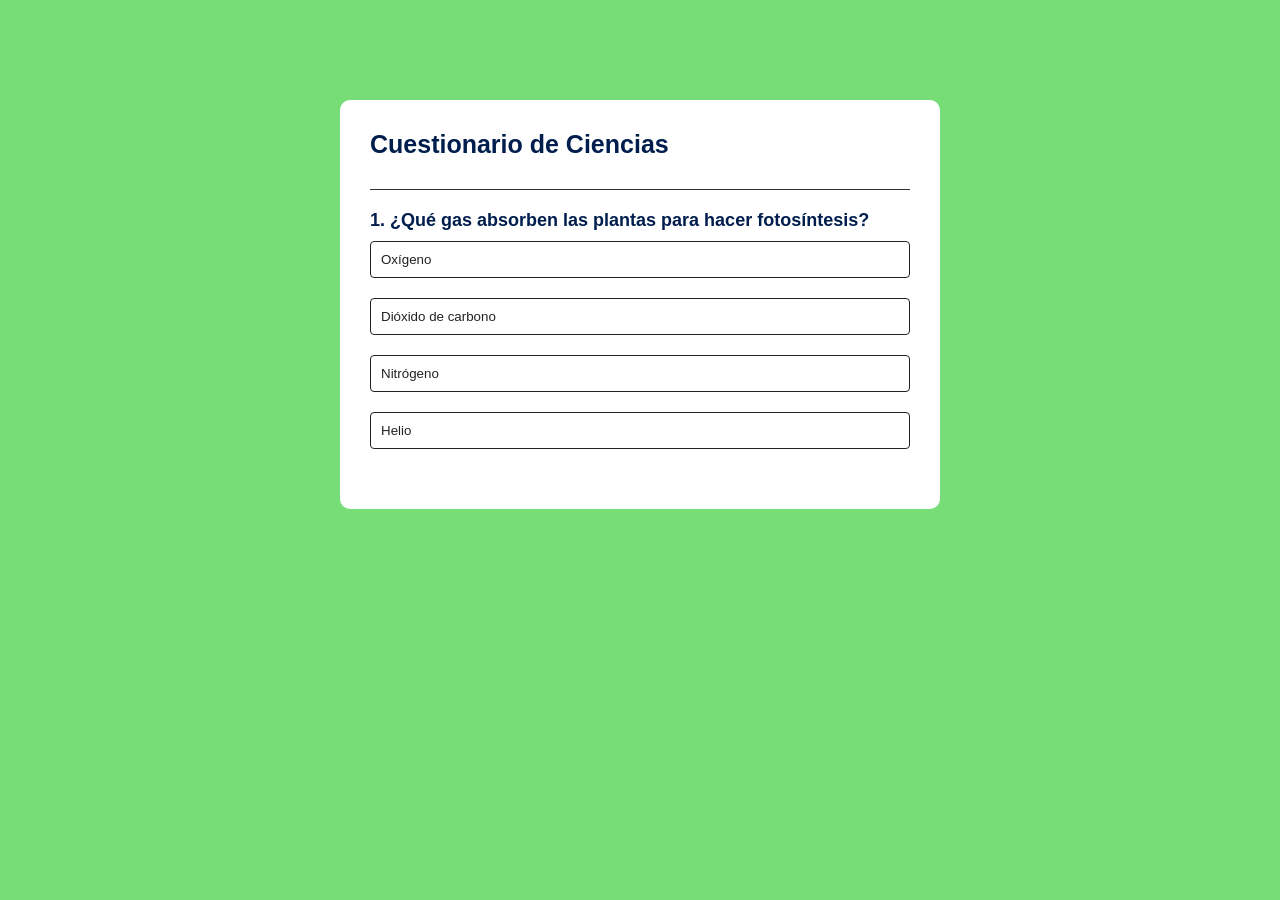
==== quiz.html @ a45d5e1f "Primera versión de Science Questions." ====
<!DOCTYPE html>
<html lang="es">
<head>
    <meta charset="UTF-8">
    <title>Quiz de Ciencias</title>
    <link rel="stylesheet" href="style2.css">
</head>
<body>
<div class="app">
    <h1>Cuestionario de Ciencias</h1>
    <div class="quiz">
        <h2 id="question">Question goes here</h2>
        <div id="answer-buttons"></div>
    </div>
    <button id="next-btn">Next</button>
</div>
    

<script src="script.js"></script>
</body>
</html>
---- style2.css ----
* {
    margin: 0;
    padding: 0;
    font-family: 'Poppins', sans-serif;
    box-sizing: border-box;
}

body{
    background: #77DD77;
}

.app {
    background: #fff;
    width: 90%;
    max-width: 600px;
    margin: 100px auto 0;
    border-radius: 10px;
    padding: 30px;
}

.app h1{
    font-size: 25px;
    color: #001e4d;
    font-weight: 600;
    border-bottom: 1px solid #333;
    padding-bottom: 30px;
}

.quiz{
    padding: 20px 0;
}

.quiz h2{
    font-size: 18px;
    color:#001e4d;
    font-weight: 600;
}

.btn{
    background: #fff;
    color: #222;
    font-weight: 500;
    width: 100%;
    border: 1px solid #222; 
    padding: 10px;
    margin: 10px 0; 
    text-align: left; 
    border-radius: 4px;
    cursor: pointer;
    transition: all 0.3s;
}

.btn:hover:not([disabled]) {
    background: #222;
    color: #fff;
}
.btn:disabled{
    cursor: no-drop;
}

#next-btn{
    background: #001e4d;
    color: #fff;
    font-weight: 500;
    width: 150px;
    border: 0;
    padding: 10px;
    margin: 20px auto 0;
    border-radius: 4px;
    cursor: pointer;
    display: none;
}

.correct{
    background: #9aeabc;
}

.incorrect{
    background: #ff9393;
}
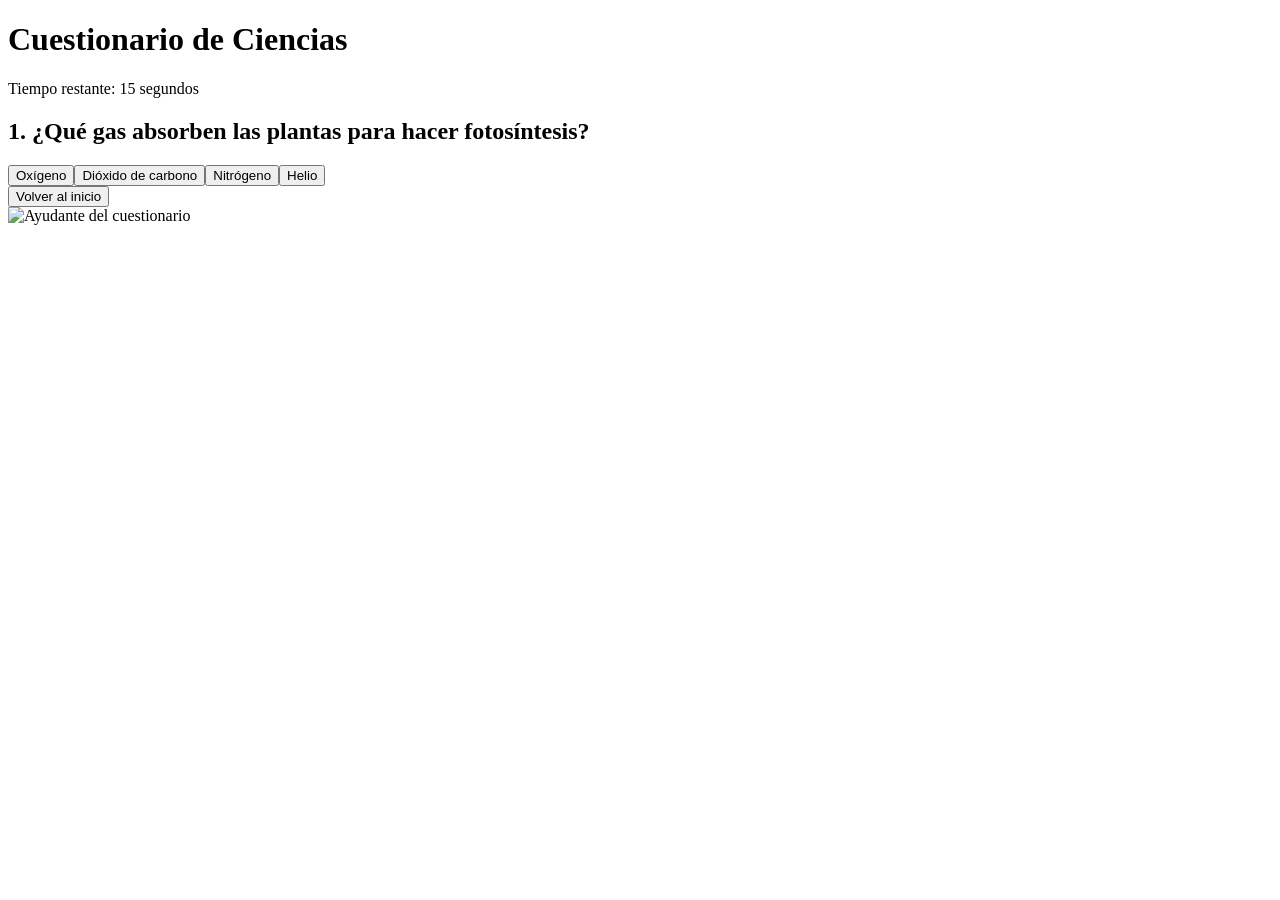
==== commit 4c0e74a1: "Update quiz.html" ====
--- a/quiz.html
+++ b/quiz.html
@@ -3,19 +3,39 @@
 <head>
     <meta charset="UTF-8">
     <title>Quiz de Ciencias</title>
-    <link rel="stylesheet" href="style2.css">
+    <link rel="stylesheet" href="style3.css">
 </head>
 <body>
 <div class="app">
     <h1>Cuestionario de Ciencias</h1>
     <div class="quiz">
-        <h2 id="question">Question goes here</h2>
-        <div id="answer-buttons"></div>
+    <div class="timer">
+        Tiempo restante: <span id="timer">15</span> segundos
     </div>
-    <button id="next-btn">Next</button>
+
+    <h2 id="question">Question goes here</h2>
+    <img id="question-image" class="question-image"
+     src="" alt="" style="display: none;">
+     
+    <div id="answer-buttons" class="answer-grid"></div>
+
+
+<div id="leaderboard" hidden></div>
+
+<button id="next-btn">Next</button>
+
+<button id="home-btn" onclick="window.location.href='index.html'">
+    Volver al inicio
+</button>
 </div>
-    
+
+<img
+    src="imagenes/personaje.png"
+    alt="Ayudante del cuestionario"
+    class="quiz-character"
+    id = "presentador"
+>
 
 <script src="script.js"></script>
 </body>
-</html>+</html>
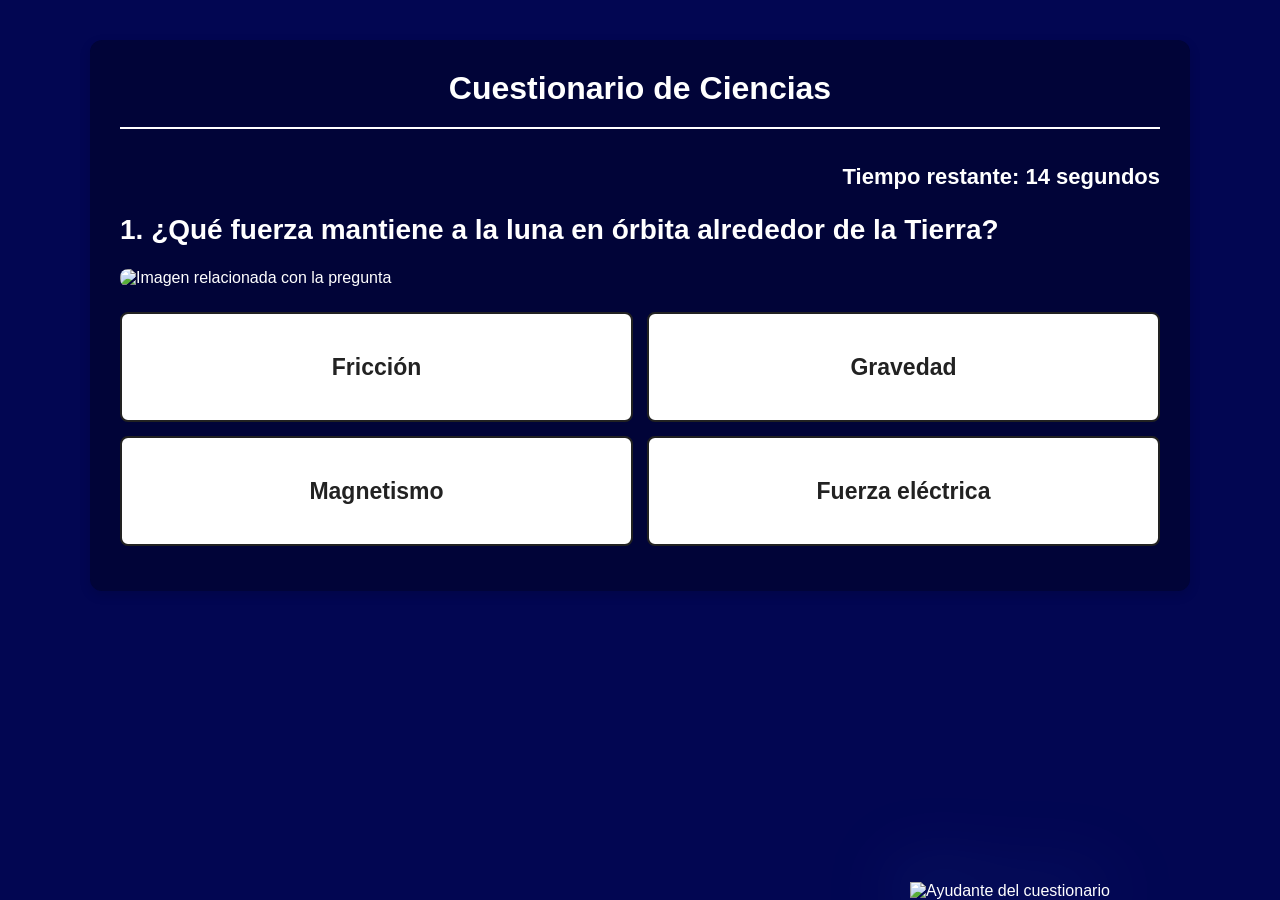
==== commit 371285d0: "Update quiz.html" ====
--- a/quiz.html
+++ b/quiz.html
@@ -3,7 +3,7 @@
 <head>
     <meta charset="UTF-8">
     <title>Quiz de Ciencias</title>
-    <link rel="stylesheet" href="style3.css">
+    <link rel="stylesheet" href="style2.css">
 </head>
 <body>
 <div class="app">
--- a/style2.css
+++ b/style2.css
@@ -0,0 +1,398 @@
+* {
+    margin: 0;
+    padding: 0;
+    font-family: 'Poppins', sans-serif;
+    box-sizing: border-box;
+    color:#fff;
+}
+
+body {
+    background: #020652;
+    min-height: 100vh;
+    padding: 20px;
+}
+
+/* Tarjeta principal */
+.app {
+    background: #010438;
+    width: 95%;
+    max-width: 1100px;
+    margin: 20px auto;
+    border-radius: 12px;
+    padding: 30px;
+    box-shadow: 0 4px 12px rgba(0, 0, 0, 0.12);
+}
+
+/* Título */
+.app h1 {
+    font-size: 32px;
+    color: #fff;
+    font-weight: 600;
+    border-bottom: 2px solid #fff;
+    padding-bottom: 20px;
+    margin-bottom: 20px;
+    text-align: center;
+}
+
+/* Sección del cuestionario */
+.quiz {
+    padding: 15px 0;
+}
+
+/* Enunciado */
+.quiz h2 {
+    font-size: 28px;
+    line-height: 1.4;
+    color: #fff;
+    font-weight: 600;
+    margin-bottom: 20px;
+}
+
+/* Temporizador */
+.timer {
+    text-align: right;
+    color: #fff;
+    font-weight: 600;
+    margin-bottom: 20px;
+    font-size: 22px;
+}
+
+/* Imagen relacionada con la pregunta */
+.question-image {
+    display: block;
+    max-width: 100%;
+    width: auto;
+    max-height: 250px;
+    object-fit: contain;
+    margin: 15px auto 25px;
+    border-radius: 8px;
+}
+
+/* Respuestas: dos columnas y dos filas */
+#answer-buttons {
+    display: grid;
+    grid-template-columns: repeat(2, minmax(0, 1fr));
+    grid-template-rows: repeat(2, minmax(100px, auto));
+    gap: 14px;
+    margin-top: 20px;
+}
+
+/* Botones de respuesta */
+#answer-buttons .btn {
+    display: flex;
+    justify-content: center;
+    align-items: center;
+
+    background: #fff;
+    color: #222;
+    font-weight: 600;
+    font-size: 23px;
+    line-height: 1.35;
+    text-align: center;
+
+    width: 100%;
+    min-height: 110px;
+    padding: 20px;
+
+    border: 2px solid #222;
+    border-radius: 8px;
+    margin: 0;
+
+    cursor: pointer;
+    transition: background 0.2s, color 0.2s;
+}
+
+/* Efecto al pasar el cursor */
+#answer-buttons .btn:hover:not(:disabled) {
+    background: #001e4d;
+    color: #fff;
+}
+
+/* Evitar que se pulsen respuestas desactivadas */
+#answer-buttons .btn:disabled {
+    cursor: not-allowed;
+}
+
+/* Respuesta correcta */
+#answer-buttons .btn.correct {
+    background: #9aeabc;
+    color: #163d27;
+    border-color: #2eaf70;
+}
+
+/* Respuesta incorrecta */
+#answer-buttons .btn.incorrect {
+    background: #ff9393;
+    color: #541515;
+    border-color: #d94f4f;
+}
+
+/* Botón siguiente */
+#next-btn {
+    background: #001e4d;
+    color: #fff;
+    font-weight: 600;
+    font-size: 21px;
+
+    min-width: 180px;
+    min-height: 55px;
+    padding: 12px 24px;
+
+    border: 0;
+    border-radius: 7px;
+    cursor: pointer;
+
+    display: none;
+    margin: 25px auto 0;
+}
+
+/* Efecto del botón siguiente */
+#next-btn:hover {
+    background: #123b70;
+}
+
+/* Registro de puntajes */
+#leaderboard {
+    margin-top: 25px;
+    padding-top: 20px;
+    border-top: 1px solid #ccc;
+}
+
+#leaderboard h2 {
+    color: #fff;
+    font-size: 26px;
+    margin-bottom: 15px;
+    text-align: center;
+}
+
+/* Tabla de clasificación */
+#leaderboard table {
+    width: 100%;
+    border-collapse: collapse;
+    margin-top: 10px;
+    font-size: 18px;
+}
+
+#leaderboard th,
+#leaderboard td {
+    padding: 12px 8px;
+    text-align: center;
+    border-bottom: 1px solid #ddd;
+}
+
+#leaderboard th {
+    background: #001e4d;
+    color: white;
+}
+
+#leaderboard tr:nth-child(even) {
+    background: #020652;
+}
+
+/* Formulario para guardar el resultado */
+.score-form {
+    margin: 20px auto 0;
+    max-width: 500px;
+    width: 100%;
+    text-align: center;
+}
+
+.score-form label {
+    display: block;
+    margin-bottom: 8px;
+    color: #fff;
+    font-weight: 600;
+    font-size: 19px;
+}
+
+.score-form input {
+    width: 100%;
+    padding: 14px;
+    border: 1px solid #aaa;
+    border-radius: 5px;
+    margin-bottom: 12px;
+    font-size: 19px;
+
+    color: #222;
+    background: #fff;
+}
+
+.score-form input::placeholder {
+    color: #777;
+}
+
+.score-form button {
+    width: 100%;
+    min-height: 50px;
+    padding: 12px;
+    margin-bottom: 8px;
+
+    border: none;
+    border-radius: 6px;
+    cursor: pointer;
+
+    background: #001e4d;
+    color: white;
+    font-size: 19px;
+}
+
+.score-form button:hover {
+    background: #123b70;
+}
+
+.score-form p {
+    margin-bottom: 15px;
+    color: #001e4d;
+    font-size: 18px;
+}
+
+/* Puntos ganados en cada respuesta */
+.points-earned {
+    margin-top: 12px;
+    font-weight: 600;
+    color: #fff;
+    font-size: 20px;
+}
+
+/* Botón volver al inicio */
+#home-btn {
+    background: #FF811B;
+    color: #fff;
+    font-weight: 600;
+    font-size: 19px;
+
+    min-width: 190px;
+    min-height: 50px;
+    padding: 12px;
+
+    border: 0;
+    border-radius: 6px;
+    cursor: pointer;
+
+    display: none;
+    margin: 15px auto 0;
+}
+
+#home-btn:hover {
+    background: #FFC71E;
+}
+
+/* Personaje que acompaña al cuestionario */
+.quiz-character {
+    position: fixed;
+    right: 20px;
+    bottom: 0;
+
+    width: 350px;
+    max-height: 55vh;
+
+    object-fit: contain;
+    object-position: bottom right;
+
+    z-index: 10;
+    pointer-events: none;
+    filter: drop-shadow(0 0 40px rgba(100, 180, 255, 0.8));
+}
+
+/* Ajustes para tablets y pantallas medianas */
+@media (min-width: 601px) and (max-width: 1024px) {
+    .app {
+        width: 100%;
+        padding: 25px;
+    }
+
+    .app h1 {
+        font-size: 30px;
+    }
+
+    .quiz h2 {
+        font-size: 26px;
+    }
+
+    #answer-buttons .btn {
+        font-size: 22px;
+        min-height: 105px;
+        padding: 16px;
+    }
+
+    .quiz-character {
+        width: 120px;
+        max-height: 23vh;
+    }
+}
+
+/* Ajustes para celulares */
+@media (max-width: 600px) {
+    body {
+        padding: 10px;
+    }
+
+    .app {
+        width: 100%;
+        margin: 10px auto;
+        padding: 18px;
+    }
+
+    .app h1 {
+        font-size: 24px;
+        padding-bottom: 15px;
+    }
+
+    .quiz h2 {
+        font-size: 21px;
+    }
+
+    .timer {
+        font-size: 18px;
+    }
+
+    #answer-buttons {
+        grid-template-columns: 1fr;
+        grid-template-rows: none;
+        gap: 10px;
+    }
+
+    #answer-buttons .btn {
+        font-size: 19px;
+        min-height: 65px;
+        padding: 14px;
+    }
+
+    #next-btn {
+        font-size: 18px;
+        min-height: 48px;
+    }
+
+    .question-image {
+        max-height: 180px;
+    }
+
+    .quiz-character {
+        width: 80px;
+        max-height: 16vh;
+        right: 3px;
+    }
+}
+
+#answer-buttons .score-form {
+    grid-column: 1 / -1;
+    width: 100%;
+    max-width: 500px;
+    justify-self: center;
+    margin: 20px auto 0;
+    display: flex;
+    flex-direction: column;
+    align-items: stretch;
+    text-align: center;
+}
+
+#answer-buttons .correct-answers {
+    grid-column: 1 / -1;
+    width: 100%;
+    margin: 10px 0;
+    text-align: center;
+    font-family: 'Poppins', sans-serif;
+    font-size: 20px;
+    font-weight: 600;
+    color: #fff;
+}
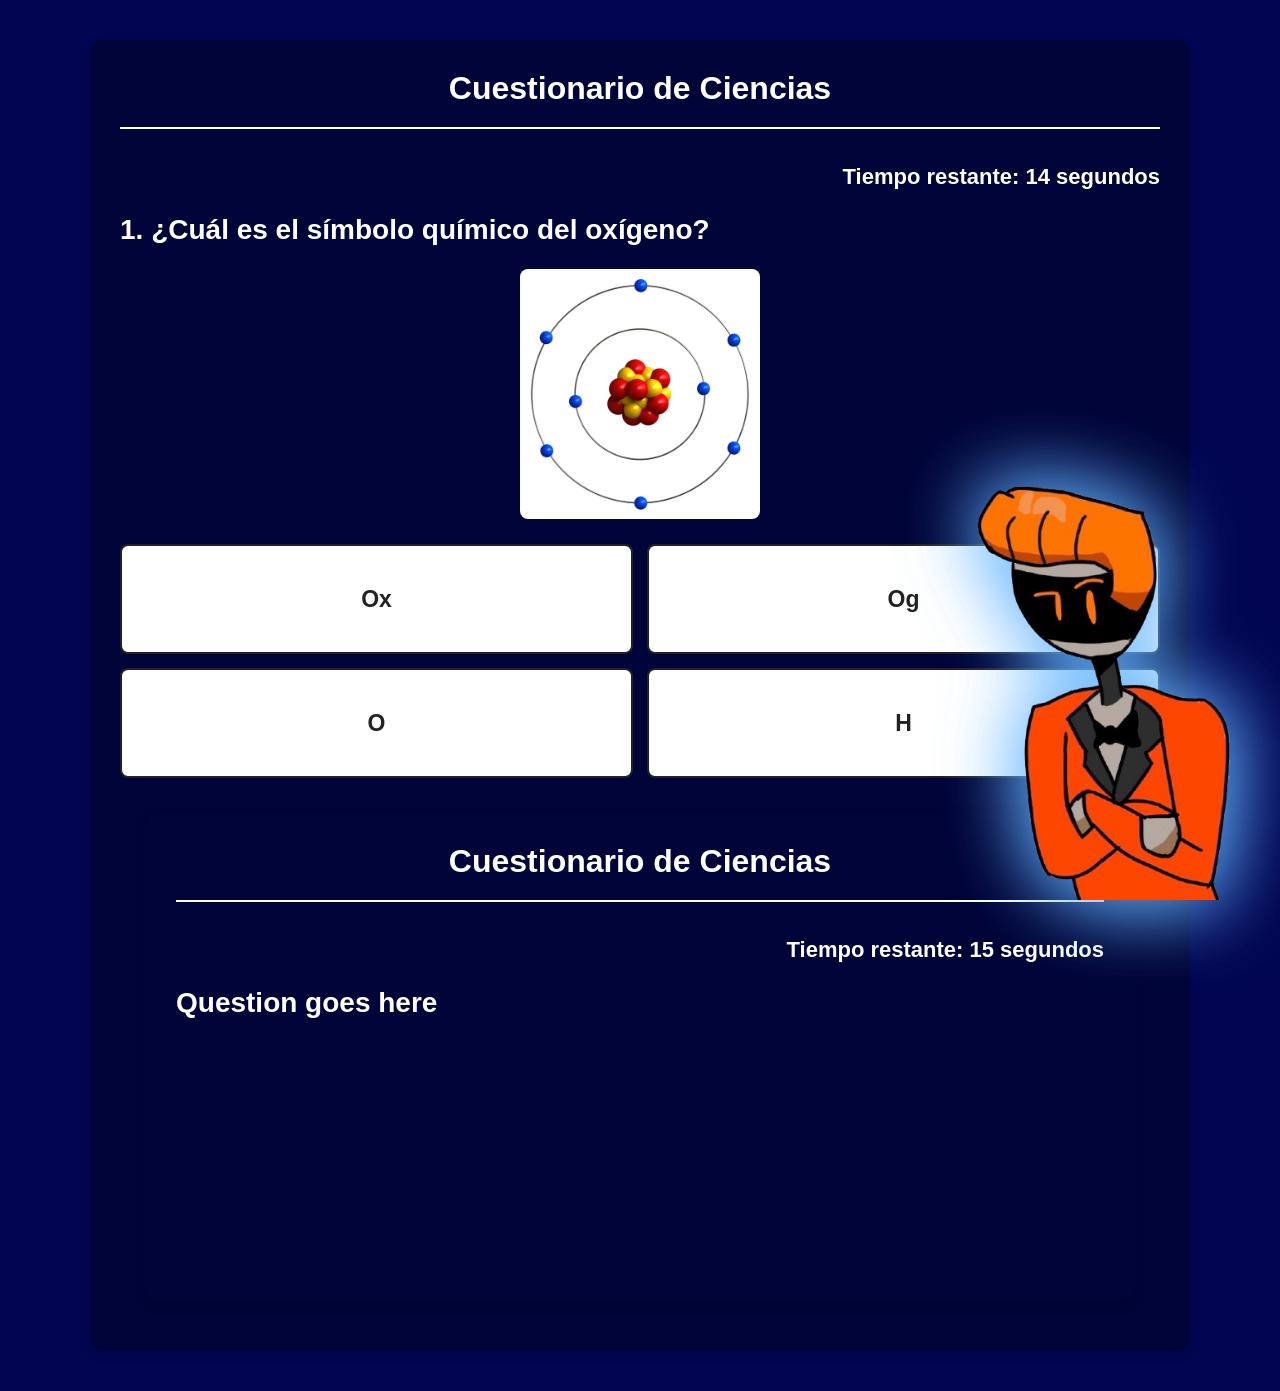
==== commit a4aaf262: "Update quiz.html" ====
--- a/quiz.html
+++ b/quiz.html
@@ -2,6 +2,11 @@
 <html lang="es">
 <head>
     <meta charset="UTF-8">
+    <!DOCTYPE html>
+<html lang="es">
+<head>
+    <meta charset="UTF-8">
+    <meta name="viewport" content="width=device-width, initial-scale=1.0">
     <title>Quiz de Ciencias</title>
     <link rel="stylesheet" href="style2.css">
 </head>
@@ -39,3 +44,40 @@
 <script src="script.js"></script>
 </body>
 </html>
+    <title>Quiz de Ciencias</title>
+    <link rel="stylesheet" href="style2.css">
+</head>
+<body>
+<div class="app">
+    <h1>Cuestionario de Ciencias</h1>
+    <div class="quiz">
+    <div class="timer">
+        Tiempo restante: <span id="timer">15</span> segundos
+    </div>
+
+    <h2 id="question">Question goes here</h2>
+    <img id="question-image" class="question-image"
+     src="" alt="" style="display: none;">
+     
+    <div id="answer-buttons" class="answer-grid"></div>
+
+
+<div id="leaderboard" hidden></div>
+
+<button id="next-btn">Next</button>
+
+<button id="home-btn" onclick="window.location.href='index.html'">
+    Volver al inicio
+</button>
+</div>
+
+<img
+    src="imagenes/personaje.png"
+    alt="Ayudante del cuestionario"
+    class="quiz-character"
+    id = "presentador"
+>
+
+<script src="script.js"></script>
+</body>
+</html>
--- a/style2.css
+++ b/style2.css
@@ -321,59 +321,178 @@
     }
 }
 
-/* Ajustes para celulares */
 @media (max-width: 600px) {
+
     body {
-        padding: 10px;
-    }
-
+        padding: 8px;
+        min-height: 100vh;
+    }
+
+    /* Contenedor principal */
     .app {
         width: 100%;
-        margin: 10px auto;
-        padding: 18px;
-    }
-
+        max-width: none;
+        margin: 5px auto;
+        padding: 22px 16px;
+        border-radius: 12px;
+    }
+
+    /* Título principal */
     .app h1 {
-        font-size: 24px;
-        padding-bottom: 15px;
-    }
-
+        font-size: 28px;
+        line-height: 1.3;
+        padding-bottom: 18px;
+        margin-bottom: 15px;
+    }
+
+    /* Área del cuestionario */
+    .quiz {
+        padding: 12px 0;
+    }
+
+    /* Pregunta */
     .quiz h2 {
+        font-size: 25px;
+        line-height: 1.45;
+        margin-bottom: 20px;
+    }
+
+    /* Temporizador */
+    .timer {
         font-size: 21px;
-    }
-
-    .timer {
-        font-size: 18px;
-    }
-
+        margin-bottom: 22px;
+    }
+
+    /* Imagen de la pregunta */
+    .question-image {
+        width: 100%;
+        max-width: 100%;
+        max-height: 240px;
+        margin: 18px auto 25px;
+        object-fit: contain;
+    }
+
+    /* Respuestas */
     #answer-buttons {
         grid-template-columns: 1fr;
         grid-template-rows: none;
-        gap: 10px;
-    }
-
+        gap: 14px;
+        margin-top: 22px;
+    }
+
+    /* Botones de respuesta */
     #answer-buttons .btn {
+        width: 100%;
+        min-height: 85px;
+        padding: 18px 14px;
+        font-size: 22px;
+        line-height: 1.4;
+        border-radius: 10px;
+    }
+
+    /* Botón siguiente */
+    #next-btn {
+        width: 100%;
+        max-width: 300px;
+        min-height: 58px;
+        margin: 25px auto 0;
+        font-size: 22px;
+    }
+
+    /* Botón volver al inicio */
+    #home-btn {
+        width: 100%;
+        max-width: 300px;
+        min-height: 55px;
+        margin: 15px auto 0;
+        font-size: 20px;
+    }
+
+    /* Tabla de clasificación */
+    #leaderboard table {
+        font-size: 16px;
+    }
+
+    #leaderboard th,
+    #leaderboard td {
+        padding: 10px 5px;
+    }
+
+    #leaderboard h2 {
+        font-size: 24px;
+    }
+
+    /* Formulario de puntajes */
+    .score-form {
+        width: 100%;
+        padding: 0;
+    }
+
+    .score-form label {
+        font-size: 20px;
+    }
+
+    .score-form input,
+    .score-form button {
         font-size: 19px;
-        min-height: 65px;
-        padding: 14px;
-    }
-
-    #next-btn {
-        font-size: 18px;
-        min-height: 48px;
-    }
-
-    .question-image {
-        max-height: 180px;
-    }
-
+        min-height: 52px;
+    }
+
+    .score-form p {
+        font-size: 17px;
+    }
+
+    /* Puntos ganados */
+    .points-earned,
+    #answer-buttons .correct-answers {
+        font-size: 19px;
+    }
+
+    /* Personaje */
     .quiz-character {
-        width: 80px;
-        max-height: 16vh;
-        right: 3px;
-    }
-}
-
+        position: fixed;
+        width: 115px;
+        max-width: 30vw;
+        max-height: 22vh;
+        right: 0;
+        bottom: 0;
+        object-fit: contain;
+        object-position: bottom right;
+        z-index: 10;
+        pointer-events: none;
+        filter: drop-shadow(0 0 18px rgba(100, 180, 255, 0.8));
+    }
+}
+
+/* Celulares especialmente estrechos */
+@media (max-width: 380px) {
+
+    .app {
+        padding: 18px 12px;
+    }
+
+    .app h1 {
+        font-size: 25px;
+    }
+
+    .quiz h2 {
+        font-size: 22px;
+    }
+
+    #answer-buttons .btn {
+        font-size: 20px;
+        min-height: 78px;
+    }
+
+    .timer {
+        font-size: 19px;
+    }
+
+    .quiz-character {
+        width: 90px;
+        max-height: 18vh;
+    }
+}
 #answer-buttons .score-form {
     grid-column: 1 / -1;
     width: 100%;
--- a/style2.css
+++ b/style2.css
@@ -321,59 +321,178 @@
     }
 }
 
-/* Ajustes para celulares */
 @media (max-width: 600px) {
+
     body {
-        padding: 10px;
-    }
-
+        padding: 8px;
+        min-height: 100vh;
+    }
+
+    /* Contenedor principal */
     .app {
         width: 100%;
-        margin: 10px auto;
-        padding: 18px;
-    }
-
+        max-width: none;
+        margin: 5px auto;
+        padding: 22px 16px;
+        border-radius: 12px;
+    }
+
+    /* Título principal */
     .app h1 {
-        font-size: 24px;
-        padding-bottom: 15px;
-    }
-
+        font-size: 28px;
+        line-height: 1.3;
+        padding-bottom: 18px;
+        margin-bottom: 15px;
+    }
+
+    /* Área del cuestionario */
+    .quiz {
+        padding: 12px 0;
+    }
+
+    /* Pregunta */
     .quiz h2 {
+        font-size: 25px;
+        line-height: 1.45;
+        margin-bottom: 20px;
+    }
+
+    /* Temporizador */
+    .timer {
         font-size: 21px;
-    }
-
-    .timer {
-        font-size: 18px;
-    }
-
+        margin-bottom: 22px;
+    }
+
+    /* Imagen de la pregunta */
+    .question-image {
+        width: 100%;
+        max-width: 100%;
+        max-height: 240px;
+        margin: 18px auto 25px;
+        object-fit: contain;
+    }
+
+    /* Respuestas */
     #answer-buttons {
         grid-template-columns: 1fr;
         grid-template-rows: none;
-        gap: 10px;
-    }
-
+        gap: 14px;
+        margin-top: 22px;
+    }
+
+    /* Botones de respuesta */
     #answer-buttons .btn {
+        width: 100%;
+        min-height: 85px;
+        padding: 18px 14px;
+        font-size: 22px;
+        line-height: 1.4;
+        border-radius: 10px;
+    }
+
+    /* Botón siguiente */
+    #next-btn {
+        width: 100%;
+        max-width: 300px;
+        min-height: 58px;
+        margin: 25px auto 0;
+        font-size: 22px;
+    }
+
+    /* Botón volver al inicio */
+    #home-btn {
+        width: 100%;
+        max-width: 300px;
+        min-height: 55px;
+        margin: 15px auto 0;
+        font-size: 20px;
+    }
+
+    /* Tabla de clasificación */
+    #leaderboard table {
+        font-size: 16px;
+    }
+
+    #leaderboard th,
+    #leaderboard td {
+        padding: 10px 5px;
+    }
+
+    #leaderboard h2 {
+        font-size: 24px;
+    }
+
+    /* Formulario de puntajes */
+    .score-form {
+        width: 100%;
+        padding: 0;
+    }
+
+    .score-form label {
+        font-size: 20px;
+    }
+
+    .score-form input,
+    .score-form button {
         font-size: 19px;
-        min-height: 65px;
-        padding: 14px;
-    }
-
-    #next-btn {
-        font-size: 18px;
-        min-height: 48px;
-    }
-
-    .question-image {
-        max-height: 180px;
-    }
-
+        min-height: 52px;
+    }
+
+    .score-form p {
+        font-size: 17px;
+    }
+
+    /* Puntos ganados */
+    .points-earned,
+    #answer-buttons .correct-answers {
+        font-size: 19px;
+    }
+
+    /* Personaje */
     .quiz-character {
-        width: 80px;
-        max-height: 16vh;
-        right: 3px;
-    }
-}
-
+        position: fixed;
+        width: 115px;
+        max-width: 30vw;
+        max-height: 22vh;
+        right: 0;
+        bottom: 0;
+        object-fit: contain;
+        object-position: bottom right;
+        z-index: 10;
+        pointer-events: none;
+        filter: drop-shadow(0 0 18px rgba(100, 180, 255, 0.8));
+    }
+}
+
+/* Celulares especialmente estrechos */
+@media (max-width: 380px) {
+
+    .app {
+        padding: 18px 12px;
+    }
+
+    .app h1 {
+        font-size: 25px;
+    }
+
+    .quiz h2 {
+        font-size: 22px;
+    }
+
+    #answer-buttons .btn {
+        font-size: 20px;
+        min-height: 78px;
+    }
+
+    .timer {
+        font-size: 19px;
+    }
+
+    .quiz-character {
+        width: 90px;
+        max-height: 18vh;
+    }
+}
 #answer-buttons .score-form {
     grid-column: 1 / -1;
     width: 100%;
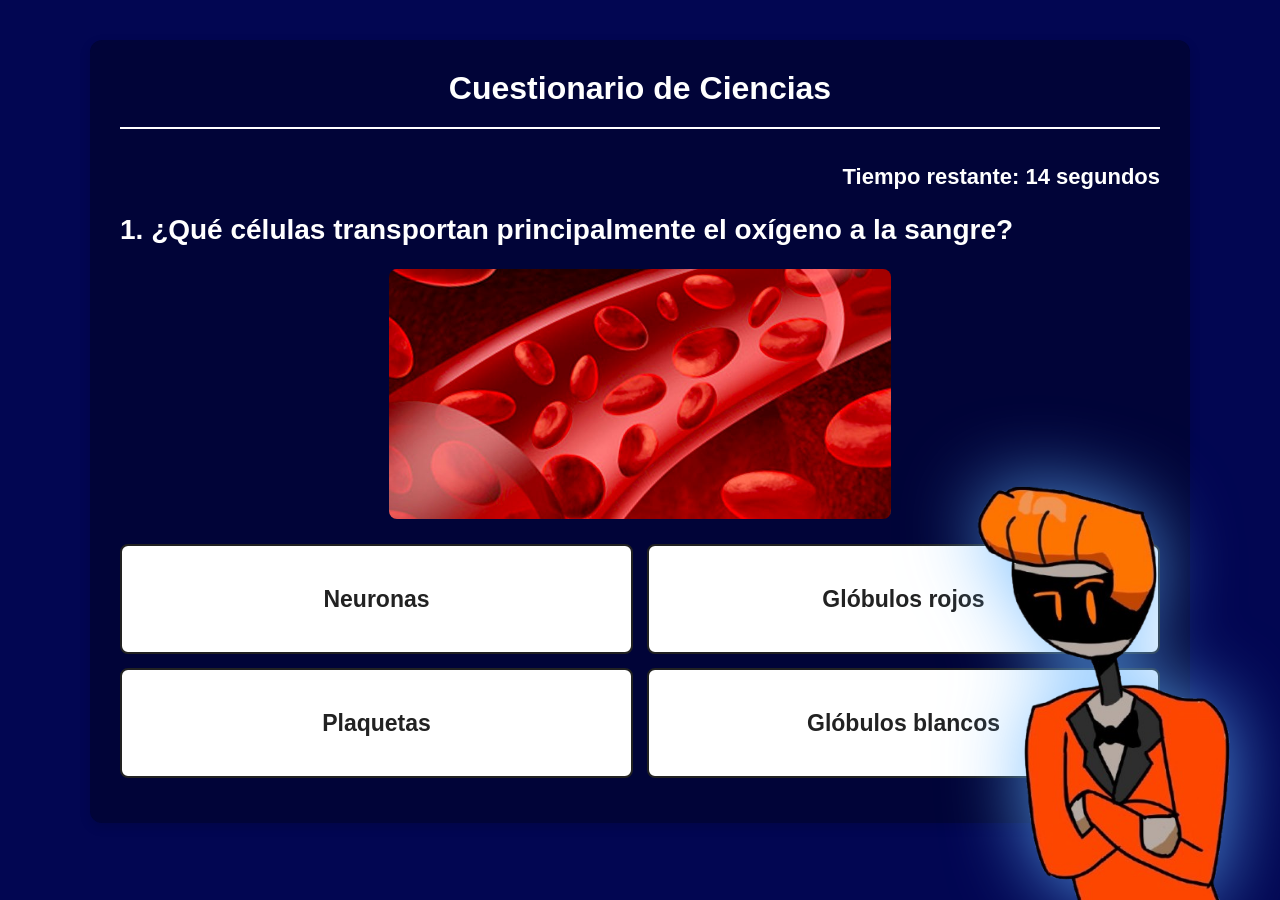
==== commit a6eab29f: "Update quiz.html" ====
--- a/quiz.html
+++ b/quiz.html
@@ -1,8 +1,4 @@
 <!DOCTYPE html>
-<html lang="es">
-<head>
-    <meta charset="UTF-8">
-    <!DOCTYPE html>
 <html lang="es">
 <head>
     <meta charset="UTF-8">
@@ -10,74 +6,49 @@
     <title>Quiz de Ciencias</title>
     <link rel="stylesheet" href="style2.css">
 </head>
+
 <body>
-<div class="app">
-    <h1>Cuestionario de Ciencias</h1>
-    <div class="quiz">
-    <div class="timer">
-        Tiempo restante: <span id="timer">15</span> segundos
+
+    <div class="app">
+        <h1>Cuestionario de Ciencias</h1>
+
+        <div class="quiz">
+
+            <div class="timer">
+                Tiempo restante: <span id="timer">15</span> segundos
+            </div>
+
+            <h2 id="question">Question goes here</h2>
+
+            <img
+                id="question-image"
+                class="question-image"
+                src=""
+                alt=""
+                style="display: none;"
+            >
+
+            <div id="answer-buttons" class="answer-grid"></div>
+
+            <div id="leaderboard" hidden></div>
+
+            <button id="next-btn">Next</button>
+
+            <button id="home-btn" onclick="window.location.href='index.html'">
+                Volver al inicio
+            </button>
+
+        </div>
     </div>
 
-    <h2 id="question">Question goes here</h2>
-    <img id="question-image" class="question-image"
-     src="" alt="" style="display: none;">
-     
-    <div id="answer-buttons" class="answer-grid"></div>
+    <img
+        src="imagenes/personaje.png"
+        alt="Ayudante del cuestionario"
+        class="quiz-character"
+        id="presentador"
+    >
 
+    <script src="script.js"></script>
 
-<div id="leaderboard" hidden></div>
-
-<button id="next-btn">Next</button>
-
-<button id="home-btn" onclick="window.location.href='index.html'">
-    Volver al inicio
-</button>
-</div>
-
-<img
-    src="imagenes/personaje.png"
-    alt="Ayudante del cuestionario"
-    class="quiz-character"
-    id = "presentador"
->
-
-<script src="script.js"></script>
 </body>
 </html>
-    <title>Quiz de Ciencias</title>
-    <link rel="stylesheet" href="style2.css">
-</head>
-<body>
-<div class="app">
-    <h1>Cuestionario de Ciencias</h1>
-    <div class="quiz">
-    <div class="timer">
-        Tiempo restante: <span id="timer">15</span> segundos
-    </div>
-
-    <h2 id="question">Question goes here</h2>
-    <img id="question-image" class="question-image"
-     src="" alt="" style="display: none;">
-     
-    <div id="answer-buttons" class="answer-grid"></div>
-
-
-<div id="leaderboard" hidden></div>
-
-<button id="next-btn">Next</button>
-
-<button id="home-btn" onclick="window.location.href='index.html'">
-    Volver al inicio
-</button>
-</div>
-
-<img
-    src="imagenes/personaje.png"
-    alt="Ayudante del cuestionario"
-    class="quiz-character"
-    id = "presentador"
->
-
-<script src="script.js"></script>
-</body>
-</html>
--- a/style2.css
+++ b/style2.css
@@ -294,6 +294,29 @@
     filter: drop-shadow(0 0 40px rgba(100, 180, 255, 0.8));
 }
 
+#answer-buttons .score-form {
+    grid-column: 1 / -1;
+    width: 100%;
+    max-width: 500px;
+    justify-self: center;
+    margin: 20px auto 0;
+    display: flex;
+    flex-direction: column;
+    align-items: stretch;
+    text-align: center;
+}
+
+#answer-buttons .correct-answers {
+    grid-column: 1 / -1;
+    width: 100%;
+    margin: 10px 0;
+    text-align: center;
+    font-family: 'Poppins', sans-serif;
+    font-size: 20px;
+    font-weight: 600;
+    color: #fff;
+}
+
 /* Ajustes para tablets y pantallas medianas */
 @media (min-width: 601px) and (max-width: 1024px) {
     .app {
@@ -320,6 +343,9 @@
         max-height: 23vh;
     }
 }
+
+
+
 
 @media (max-width: 600px) {
 
@@ -493,25 +519,3 @@
         max-height: 18vh;
     }
 }
-#answer-buttons .score-form {
-    grid-column: 1 / -1;
-    width: 100%;
-    max-width: 500px;
-    justify-self: center;
-    margin: 20px auto 0;
-    display: flex;
-    flex-direction: column;
-    align-items: stretch;
-    text-align: center;
-}
-
-#answer-buttons .correct-answers {
-    grid-column: 1 / -1;
-    width: 100%;
-    margin: 10px 0;
-    text-align: center;
-    font-family: 'Poppins', sans-serif;
-    font-size: 20px;
-    font-weight: 600;
-    color: #fff;
-}
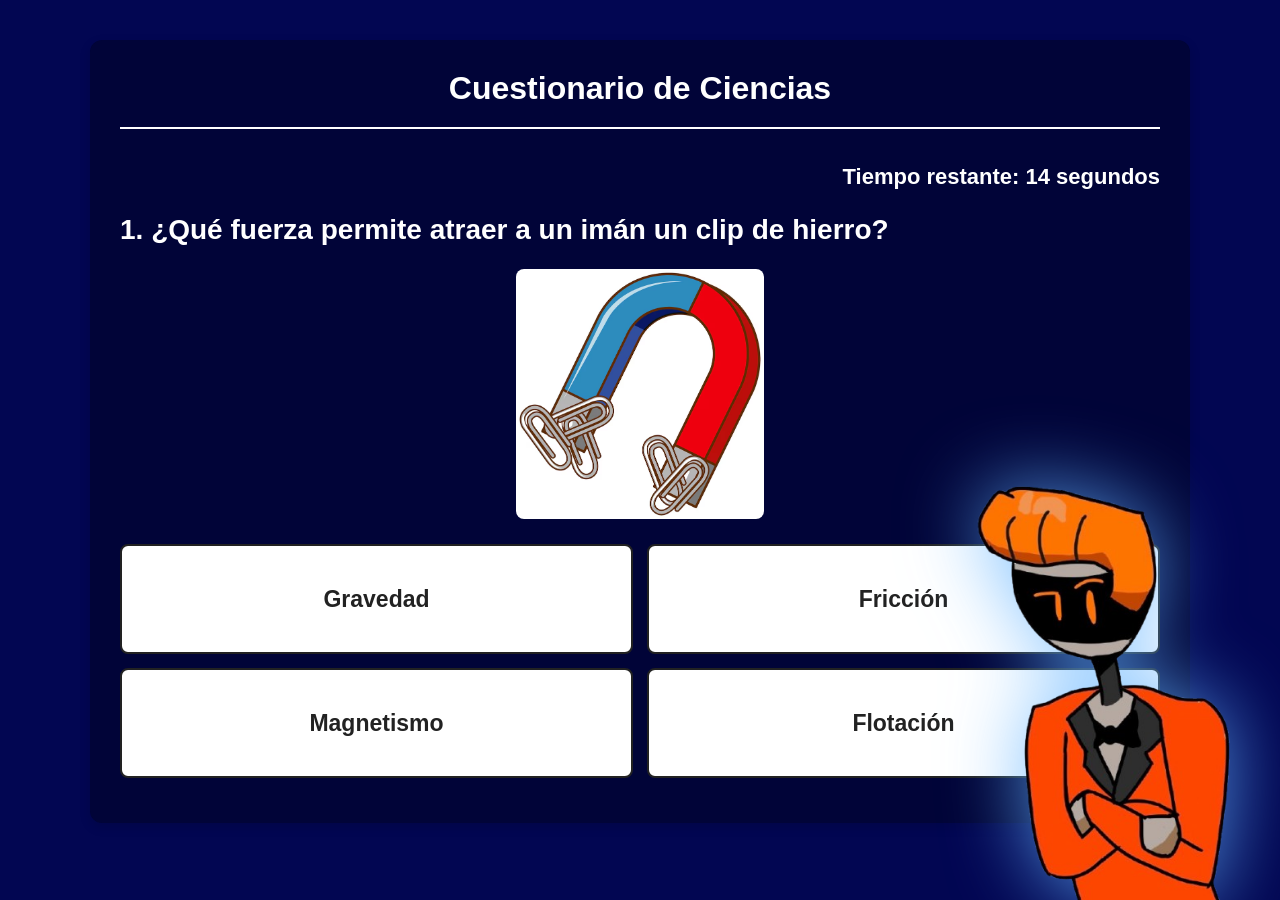
==== commit 608c8e6d: "Update quiz.html" ====
--- a/quiz.html
+++ b/quiz.html
@@ -8,6 +8,11 @@
 </head>
 
 <body>
+
+    <div id="countdown-screen" class="countdown-screen" hidden>
+    <h1>PREPÁRATE</h1>
+    <p id="countdown-number">3</p>
+</div>
 
     <div class="app">
         <h1>Cuestionario de Ciencias</h1>
--- a/style2.css
+++ b/style2.css
@@ -338,10 +338,10 @@
         padding: 16px;
     }
 
-    .quiz-character {
-        width: 120px;
-        max-height: 23vh;
-    }
+.quiz-character {
+    width: 210px;
+    max-height: 38vh;
+}
 }
 
 
@@ -519,3 +519,26 @@
         max-height: 18vh;
     }
 }
+
+@keyframes movimientoPersonaje {
+    0% {
+        transform: translateX(0);
+    }
+
+    25% {
+        transform: translateX(-10px);
+    }
+
+    75% {
+        transform: translateX(10px);
+    }
+
+    100% {
+        transform: translateX(0);
+    }
+}
+
+.quiz-character {
+    animation: movimientoPersonaje 4s ease-in-out infinite;
+}
+
